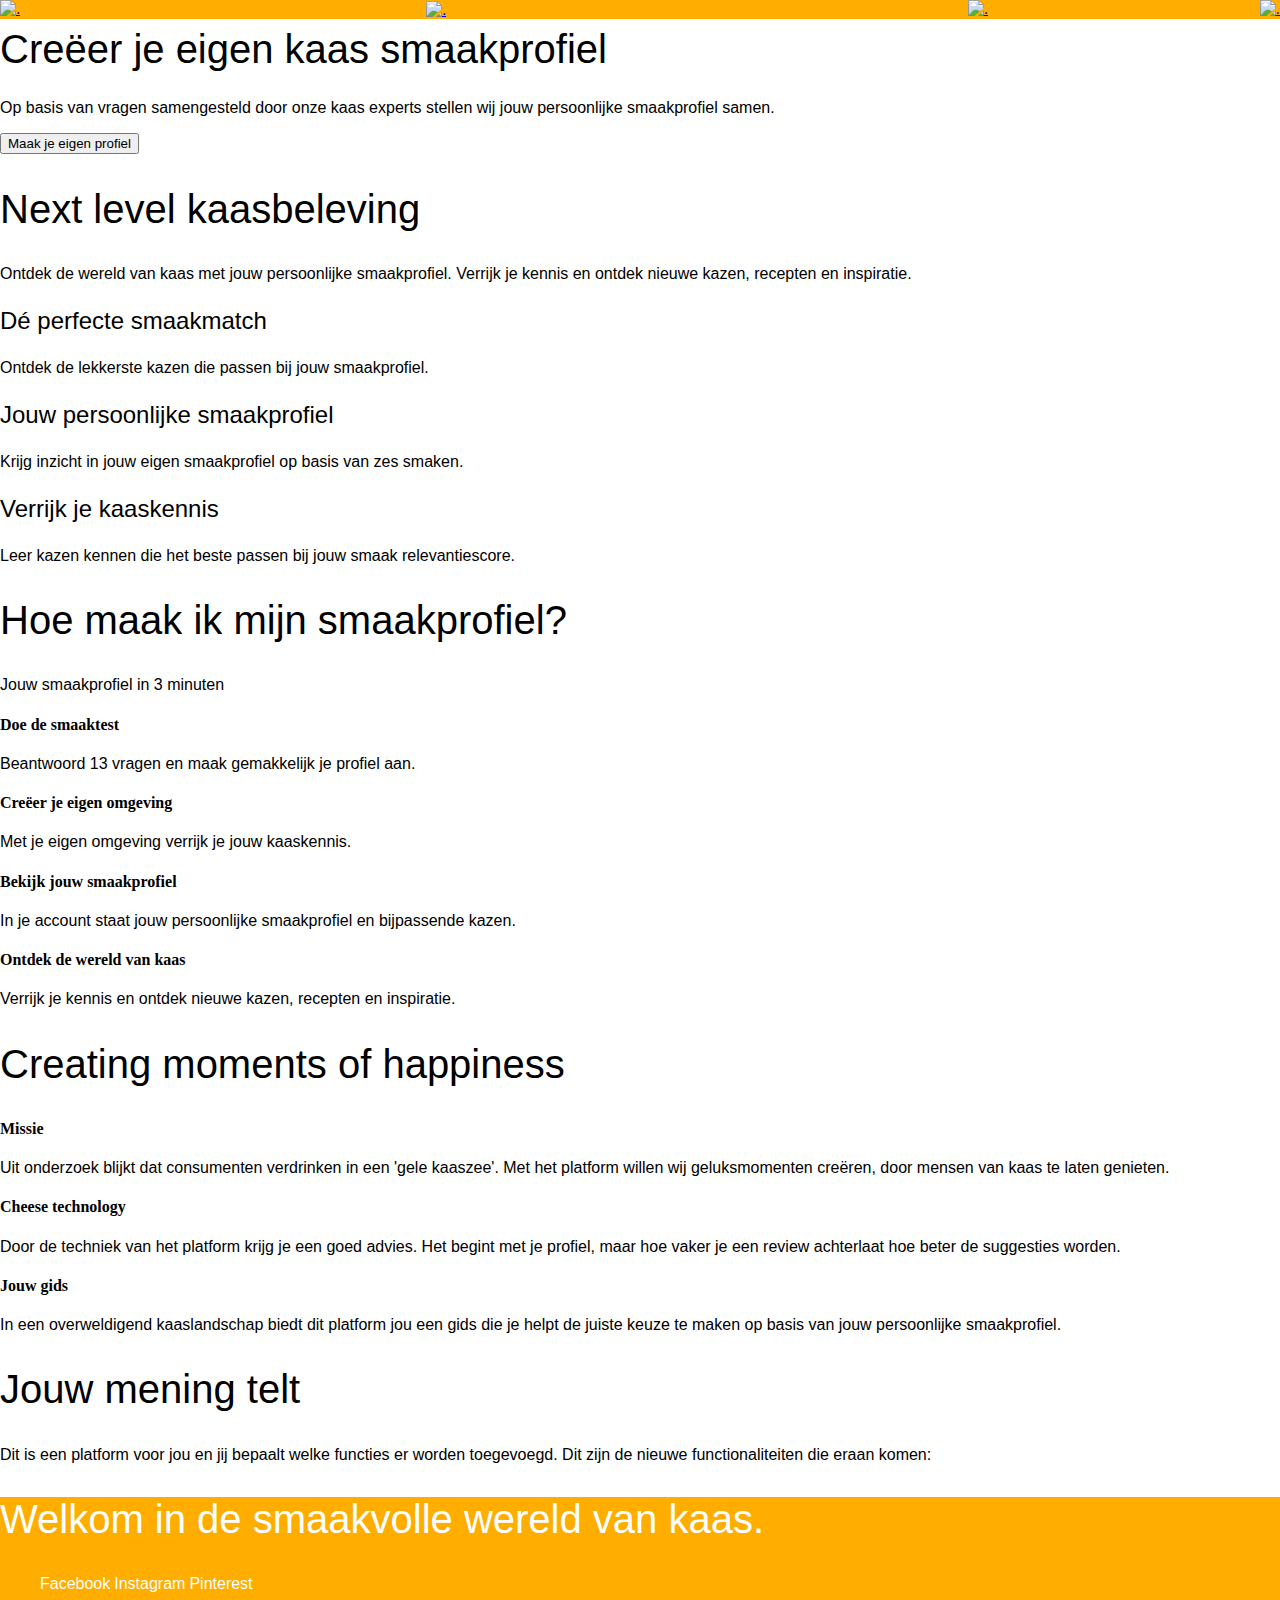
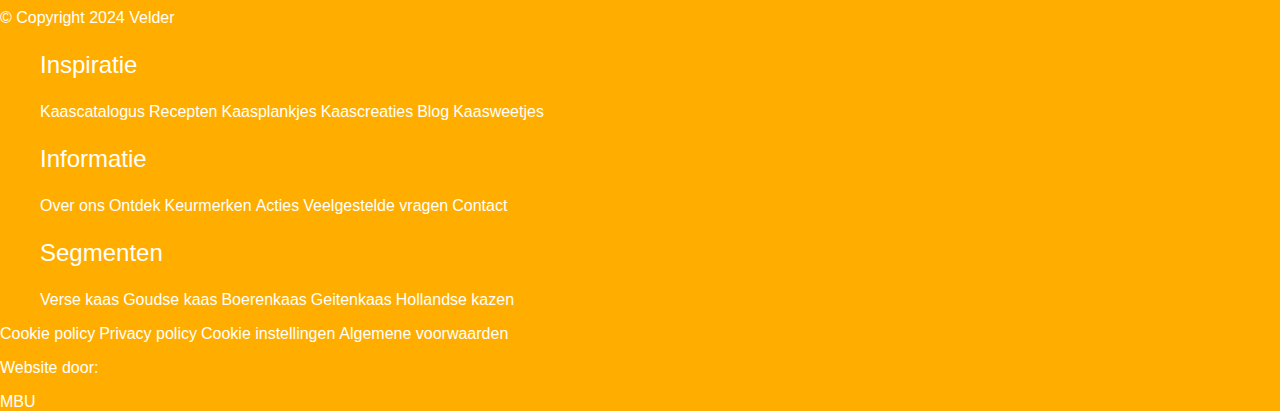
==== kaasprofiel.html @ 94347f37 "Add files via upload" ====
<!DOCTYPE html>
<html lang="nl">
<head>
    <meta charset="UTF-8">
    <meta name="viewport" content="width=device-width, initial-scale=1.0">
    <title>Kaas.nl</title>
    <link rel="stylesheet" href="style.css">
</head>
<body >
    <header>
        <nav>
            <a href="#"><img src="images/menu_burger_wit.png" alt="."></a>
            <a href="index.html"><img src="images/menu_logo_wit.png" alt="."></a>
            <a href="#"><img src="images/menu_account_wit.png" alt="."></a>
            <a href="#"><img src="images/menu_zoek_wit.png" alt="."></a>
        </nav>
    </header>
    <main class="profiel">
        <h1>Creëer je eigen kaas smaakprofiel</h1>
        <p>Op basis van vragen samengesteld door onze kaas experts stellen wij jouw persoonlijke smaakprofiel samen.</p>
        <button>Maak je eigen profiel</button>
        <h2>Next level kaasbeleving</h2>
        <p>Ontdek de wereld van kaas met jouw persoonlijke smaakprofiel. Verrijk je kennis en ontdek nieuwe kazen, recepten en inspiratie.</p>
        <section>
            <article>
                <h3>Dé perfecte smaakmatch</h3>
                <p>Ontdek de lekkerste kazen die passen bij jouw smaakprofiel.</p>
                <!-- <img> van de kaas -->
            </article>
            <article>
                <h3>Jouw persoonlijke smaakprofiel</h3>
                <p>Krijg inzicht in jouw eigen smaakprofiel op basis van zes smaken.</p>
                <!-- <img> van het diagram -->
            </article>
            <article>
                <h3>Verrijk je kaaskennis</h3>
                <p>Leer kazen kennen die het beste passen bij jouw smaak relevantiescore.</p>
                <!-- <img> van de diagrammetjes -->
            </article>
        </section>
        <section>
            <!-- <img> van de tafel met mensen -->
            <h2>Hoe maak ik mijn smaakprofiel?</h2>
            <article>
                <!-- <img> van de klokje -->
                <p>Jouw smaakprofiel in 3 minuten</p>
            </article>
            <article>
                <!-- rondje met het getal 1 erin -->
                <h4>Doe de smaaktest</h4>
                <p>Beantwoord 13 vragen en maak gemakkelijk je profiel aan.</p>
            </article>
            <article>
                <!-- rondje met het getal 2 erin -->
                <h4>Creëer je eigen omgeving</h4>
                <p>Met je eigen omgeving verrijk je jouw kaaskennis.</p>
            </article>
            <article>
                <!-- rondje met het getal 3 erin -->
                <h4>Bekijk jouw smaakprofiel</h4>
                <p>In je account staat jouw persoonlijke smaakprofiel en bijpassende kazen.</p>
            </article>
            <article>
                <!-- rondje met het getal 4 erin -->
                <h4>Ontdek de wereld van kaas</h4>
                <p>Verrijk je kennis en ontdek nieuwe kazen, recepten en inspiratie.</p>
            </article>
        </section>
        <h2>Creating moments of happiness</h2>
        <section>
            <article>
                <h4>Missie</h4>
                <p>Uit onderzoek blijkt dat consumenten verdrinken in een 'gele kaaszee'. Met het platform willen wij geluksmomenten creëren, door mensen van kaas te laten genieten.</p>
            </article>
            <article>
                <h4>Cheese technology</h4>
                <p>Door de techniek van het platform krijg je een goed advies. Het begint met je profiel, maar hoe vaker je een review achterlaat hoe beter de suggesties worden.</p>
            </article>
            <article>
                <h4>Jouw gids</h4>
                <p>In een overweldigend kaaslandschap biedt dit platform jou een gids die je helpt de juiste keuze te maken op basis van jouw persoonlijke smaakprofiel.</p>
            </article>                
        </section>
        <section>
            <h2>Jouw mening telt</h2>
            <p>Dit is een platform voor jou en jij bepaalt welke functies er worden toegevoegd. Dit zijn de nieuwe functionaliteiten die eraan komen:</p>
            <article>
                <!-- steeds veranderend plaatje met: -->
                    <!-- img -->
                    <!-- h3 -->
                    <!-- p -->
                    <!-- nummertjes -->
            </article>
        </section>            
    </main>
    <footer>
        <h2>Welkom in de smaakvolle wereld van kaas.</h2>
        <ul>
            <a>Facebook</a>
            <a>Instagram</a>
            <a>Pinterest</a>
        </ul>
        <p>© Copyright 2024 Velder</p>
        <section>
            <ul>
                <h3>Inspiratie</h3>
                <a>Kaascatalogus</a>
                <a>Recepten</a>
                <a>Kaasplankjes</a>
                <a>Kaascreaties</a>
                <a>Blog</a>
                <a>Kaasweetjes</a>
            </ul>
            <ul>
                <h3>Informatie</h3>
                <a>Over ons</a>
                <a>Ontdek</a>
                <a>Keurmerken</a>
                <a>Acties</a>
                <a>Veelgestelde vragen</a>
                <a>Contact</a>  
            </ul>
            <ul>
                <h3>Segmenten</h3>
                <a>Verse kaas</a>
                <a>Goudse kaas</a>
                <a>Boerenkaas</a>
                <a>Geitenkaas</a>
                <a>Hollandse kazen</a>
            </ul>
        </section>
        <section>
            <a>Cookie policy</a>
            <a>Privacy policy</a>
            <a>Cookie instellingen</a>
            <a>Algemene voorwaarden</a>          
            <p>Website door:</p>
            <a>MBU</a>
        </section>
    </footer>
</body>
</html>
---- style.css ----
/*/////////////////////ALGEMEEN///////////////////*/

:root {
    --kaas-geel: rgb(255, 174, 0);
    --lichte-tekst: white;
    --donkere-tekst: black;
    width: 100%;
    height: 100%;
  }
  
body{
    width: 100%;
    height: 100%;
    margin: 0;
    left: 0;
    top: 0;
}

/*/////////////////////TYPOGRAFIE///////////////////*/

h1, h2, h3, p, a {
    font-family: "Poppins", sans-serif;
    font-weight: 540;
}

h1{
    font-size: 2.5em;
}

h2{
    font-size: 2.5em;
}

h3{
    font-size: 1.5em;
}

p {
    font-size: 1em;
    font-weight: 350;
}

strong {
    color: var(--kaas-geel);
    font-weight: 540;
}

/*/////////////////////STRUCTUUR///////////////////*/
main{
    background-color: var(--lichte-tekst)
}

header, footer {
    background-color: var(--kaas-geel);
    color: var(--lichte-tekst)
}

body{
    background-color: var(--lichte-tekst)
}
/*/////////////////////HEADER///////////////////*/
header{
    border-bottom: 0.15em solid var(--lichte-tekst);
    position: fixed;
    top: 0;
    z-index: 9999;
    left: 0;
    right: 0;
}

nav {
    display: flex;
    align-content: center;
    justify-content: space-between;
}

nav a img {
    max-height: 3em;
    position: relative;
    }

nav a:nth-of-type(2) img{
    max-height: 1.7em;
    margin-bottom: 0%;
    left: 30%;
    margin-top: 7%;
}

nav a:nth-of-type(3){
    position: relative;
    right: -10%;
}  
nav a:nth-of-type(4){
    position: relative;
    right: 0;
}   



/*//////////////////////////////////////////////////INDEX/////////////////////////////////////////////*/
main a{
    background-color: var(--lichte-tekst);
    padding: 2%;
    border-radius: 4em;
    color: var(--kaas-geel);
    text-decoration: none;
    padding-left: 2%;
    padding-right: 2%;
    align-content: center;
}

main img{
    max-width: 100%;
}

/*/////////////////////KOPSTUKJE///////////////////*/
.index section:nth-of-type(1){
    background-color: var(--kaas-geel);
    color: white;
    display: flex;
    flex-direction: column;
    justify-content: center;
    text-align: center;
    height: auto;
    position: relative;
}

.index section:nth-of-type(1) a{
    background-color: var(--lichte-tekst);
    padding: 2%;
    border-radius: 4em;
    color: var(--kaas-geel);
    text-decoration: none;
    padding-left: 2%;
    padding-right: 2%;
    align-content: center;
}

.index section:nth-of-type(1) img{
    position: relative;
    right: 2em;
    top: 2em;
    border-top-right-radius: 8em;
    max-height: 19em;
    object-fit: cover;
    }

.index h1{
    position: relative;
    top: 1em;
}

.index section:nth-of-type(1) a{
    width: 50%;
    margin-left: 20%;
    margin-bottom: 7%;
   }

.index section:nth-of-type(2){
    display: flex;
    background-color: grey;
    overflow: auto;
}

.index section:nth-of-type(3){
    display: flex;
    background-color: grey;
    overflow: auto;
}

.index section:nth-of-type(4){
    display: flex;
    background-color: grey;
    overflow: auto;
}

.index section:nth-of-type(5){
    display: flex;
    background-color: grey;
    overflow: auto;
}













/* 
h1{
    margin-top: 14.5em;
}

main a{
    background-color: var(--lichte-tekst);
    padding: 2%;
    border-radius: 4em;
    color: var(--kaas-geel);
    text-decoration: none;
    padding-left: 2%;
    padding-right: 2%;
    align-content: center;
}

main img{
    max-width: 100%;
}

.index section:nth-of-type(1){
    background-color: var(--kaas-geel);
    color: white;
    display: flex;
    flex-direction: column;
    justify-content: center;
    text-align: center;
    max-height: 50em;
    object-fit: cover;
}



.index section:nth-of-type(1) a{
 width: 50%;
 margin-left: 20%;
 margin-bottom: 7%;
}

.index section:nth-of-type(1) p{
    margin-top: -5%;
    margin-left: 5%;
    margin-right: 5%;
   }

   
.index section:nth-of-type(1) img{
position: relative;
right: 2em;
top: 5;
border-top-right-radius: 8em;
max-height: 19em;
object-fit: cover;
}

section:nth-of-type(1)>div:nth-of-type(1)>img{
position: relative;
} */
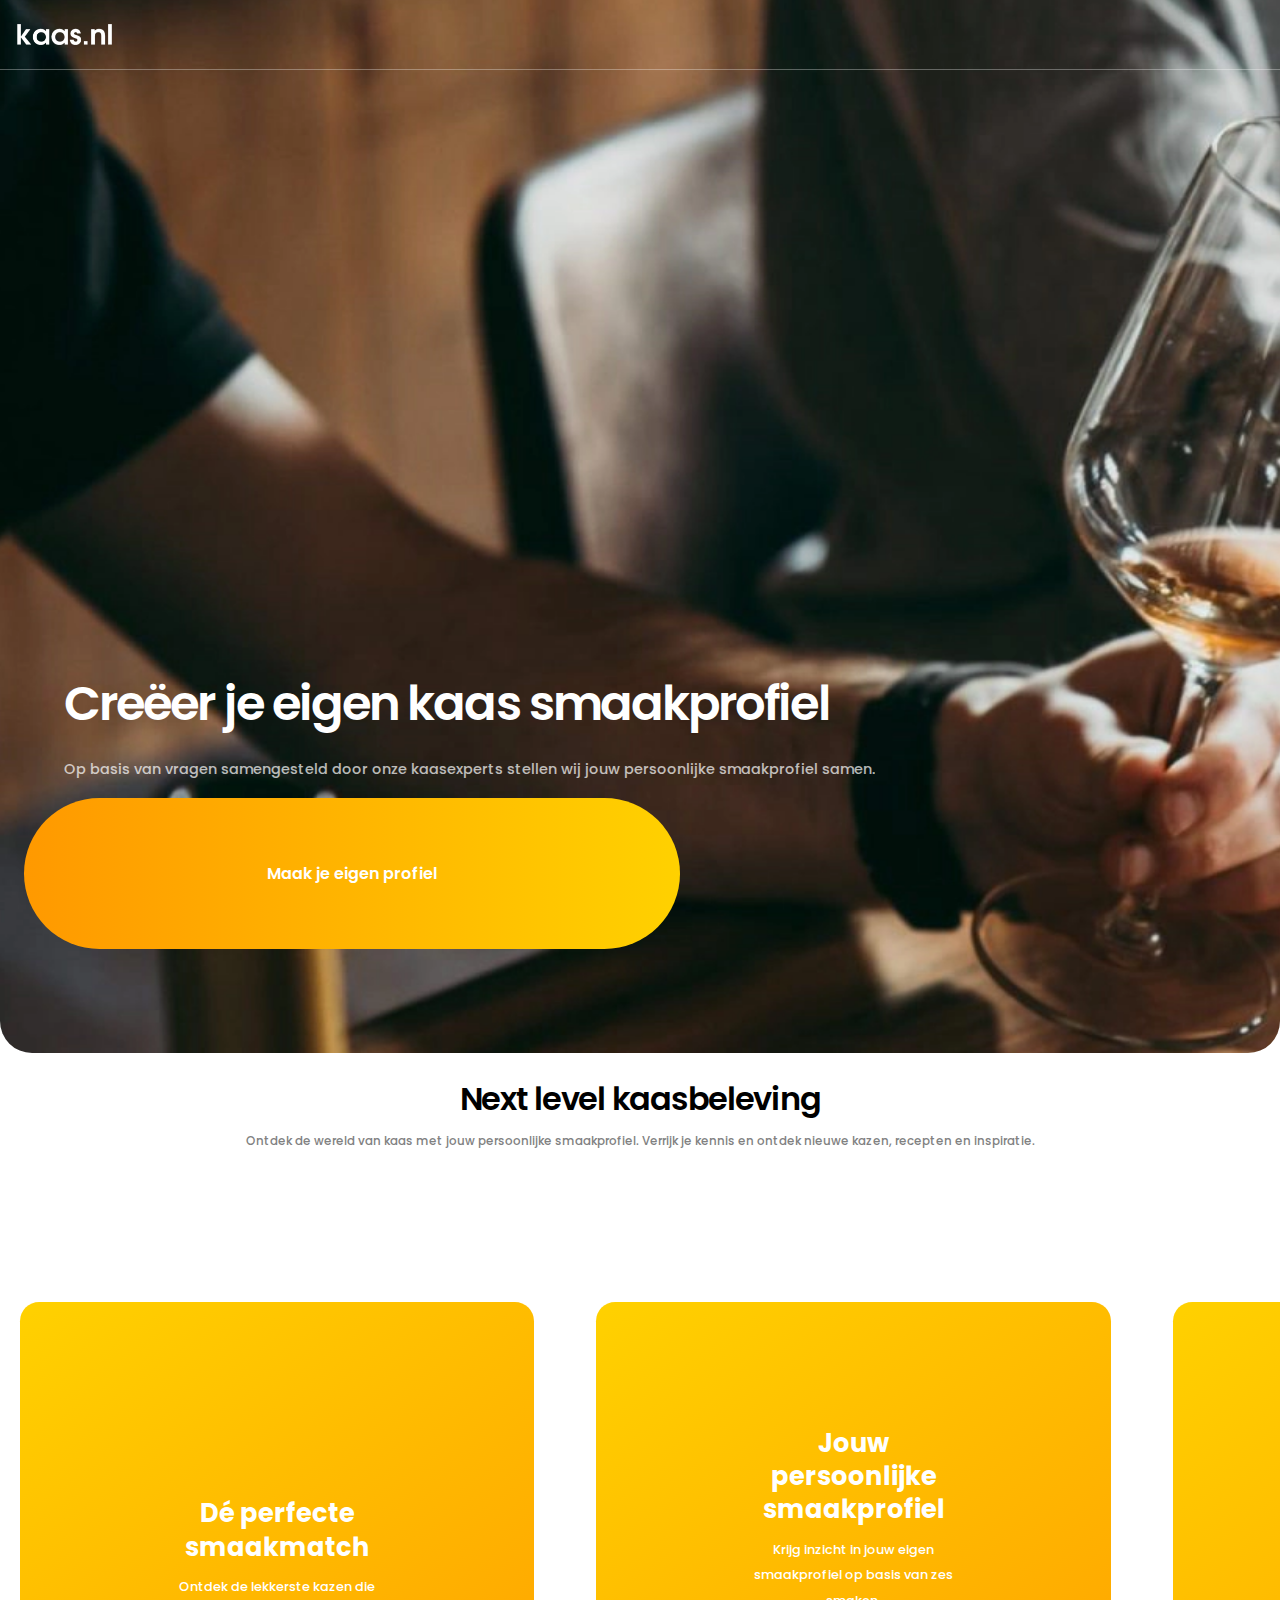
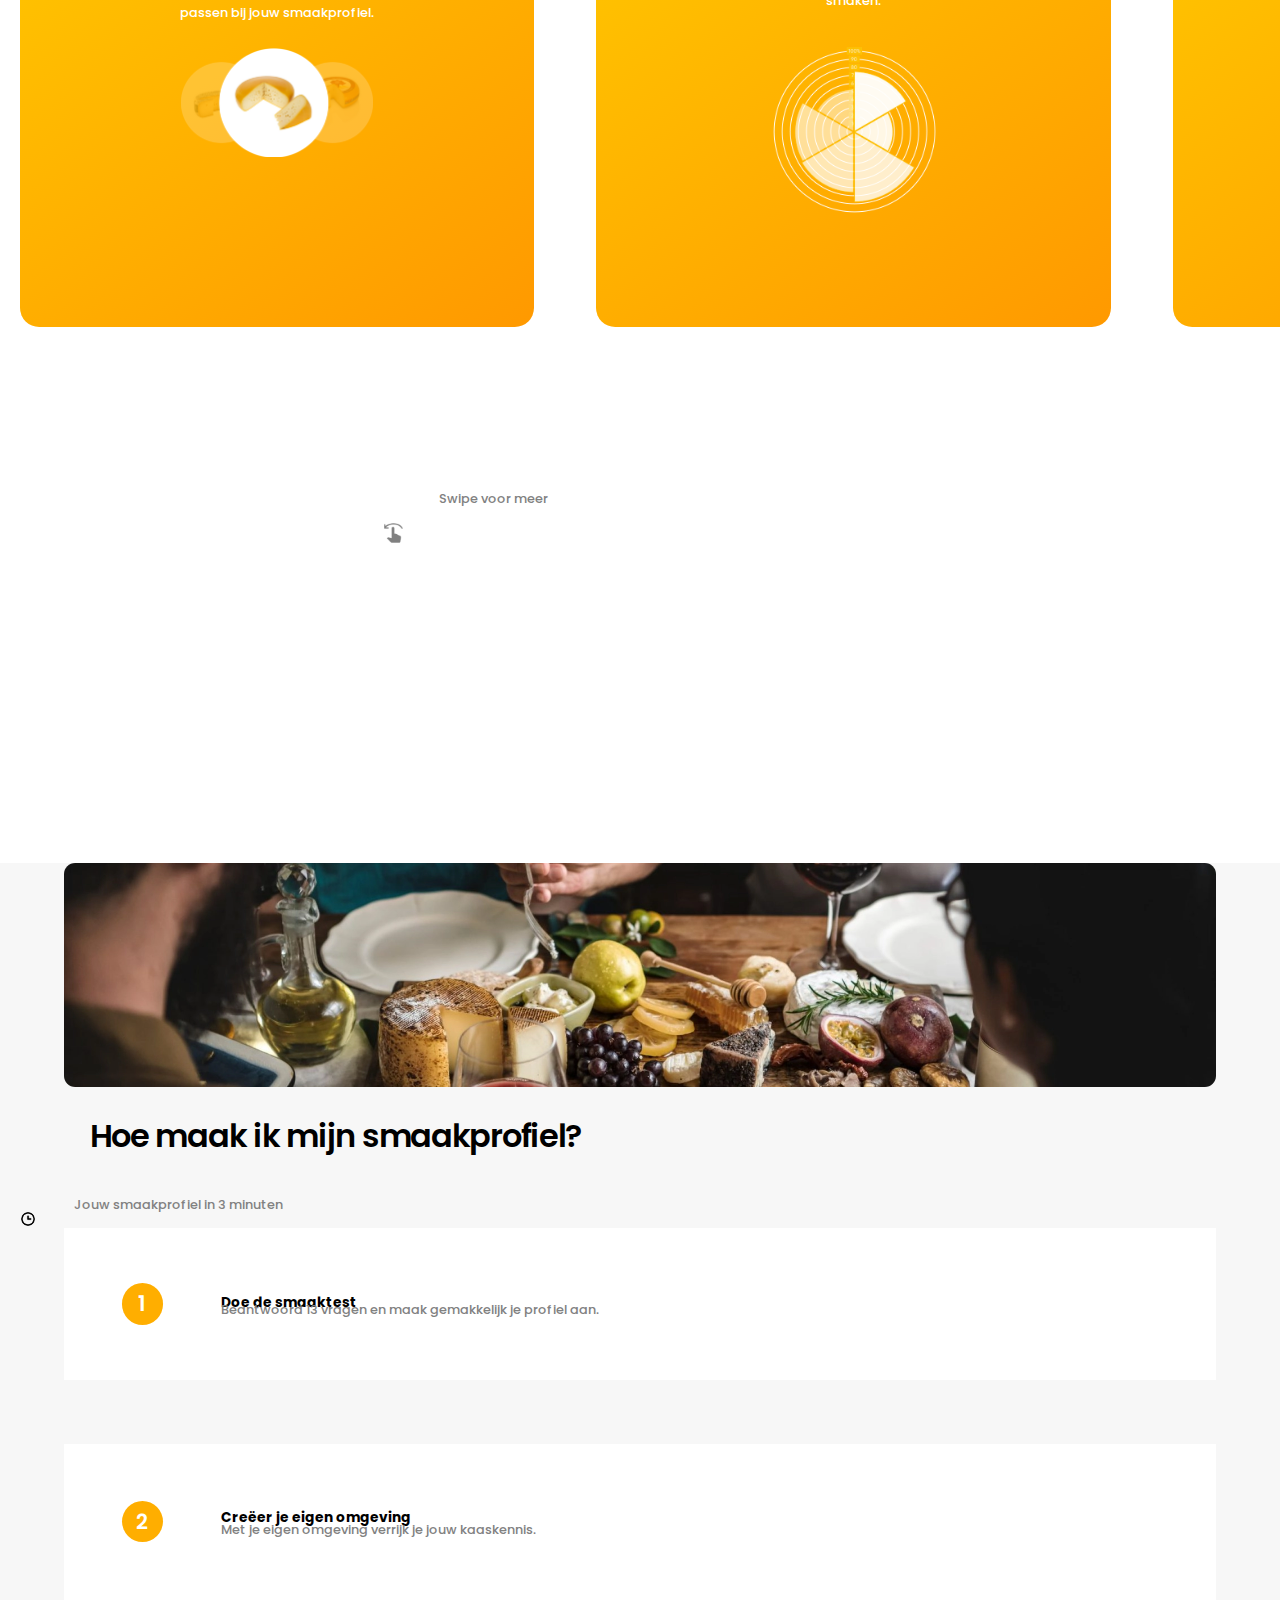
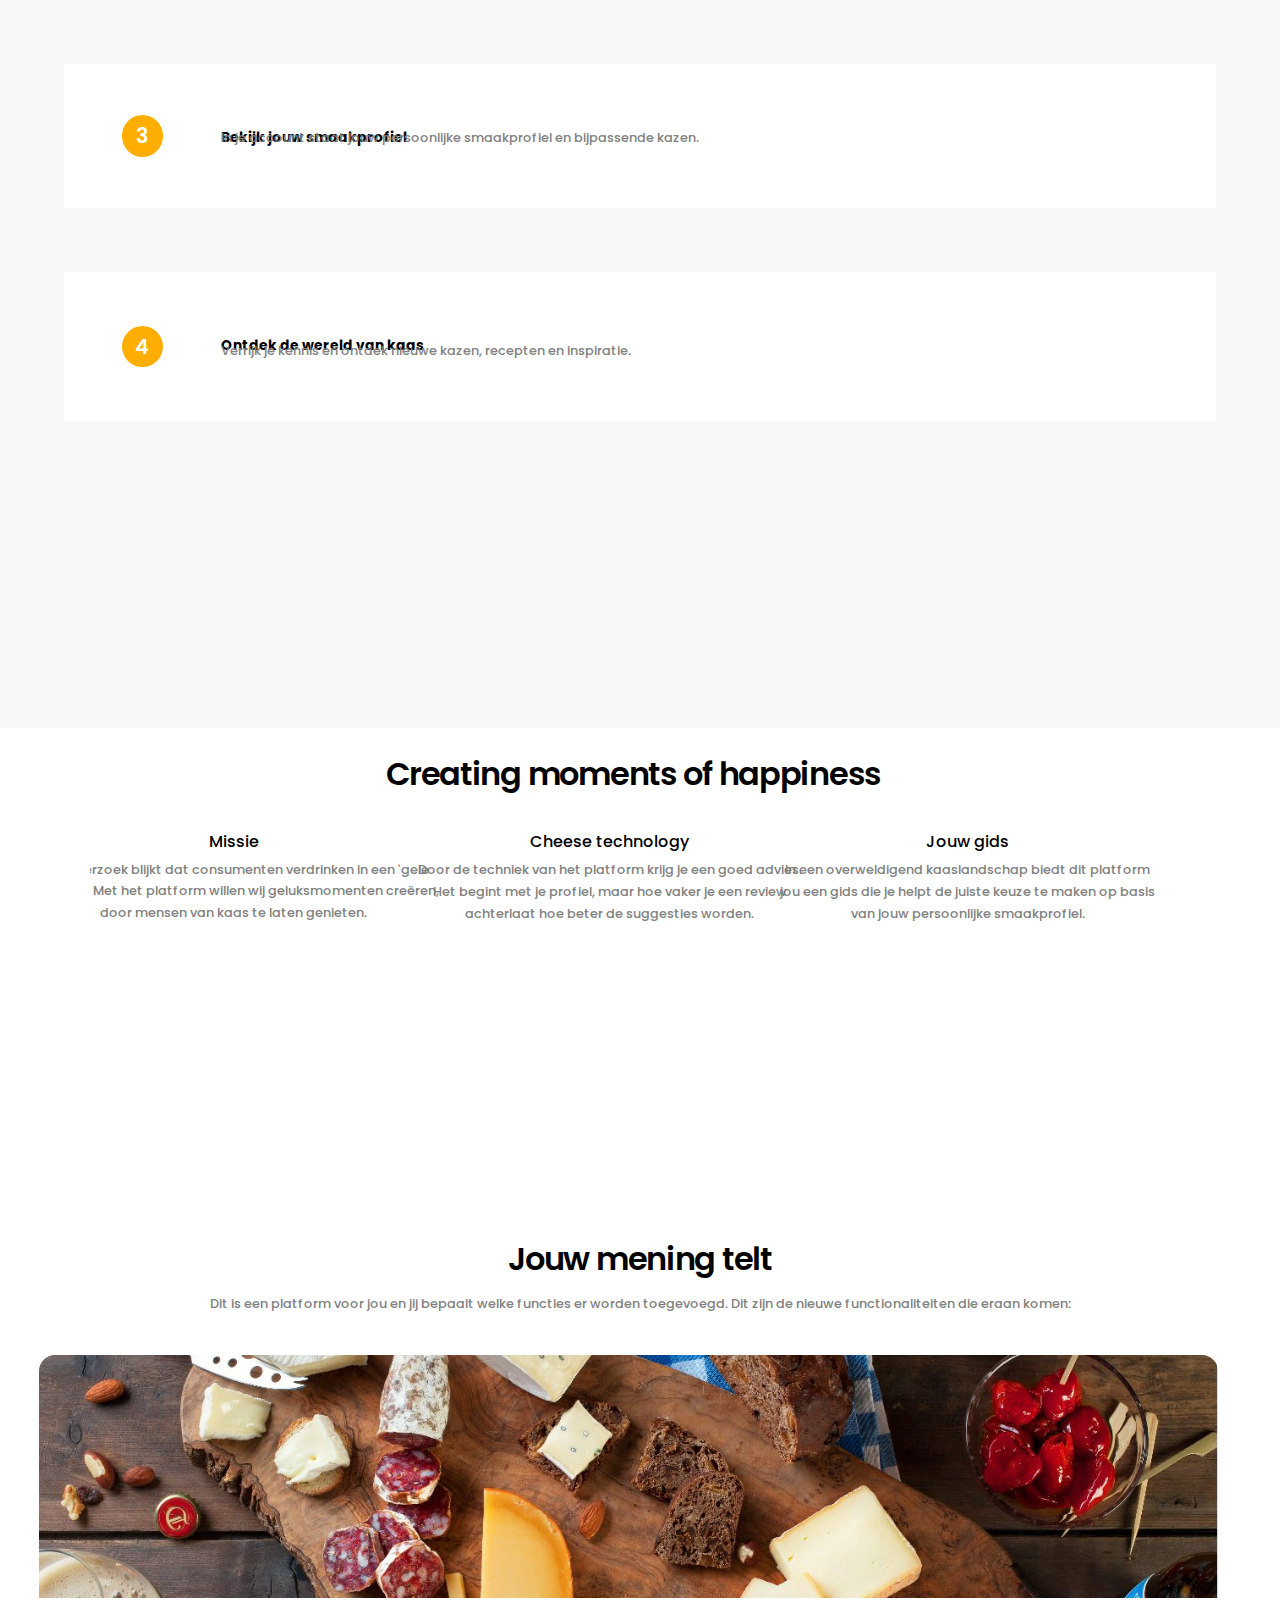
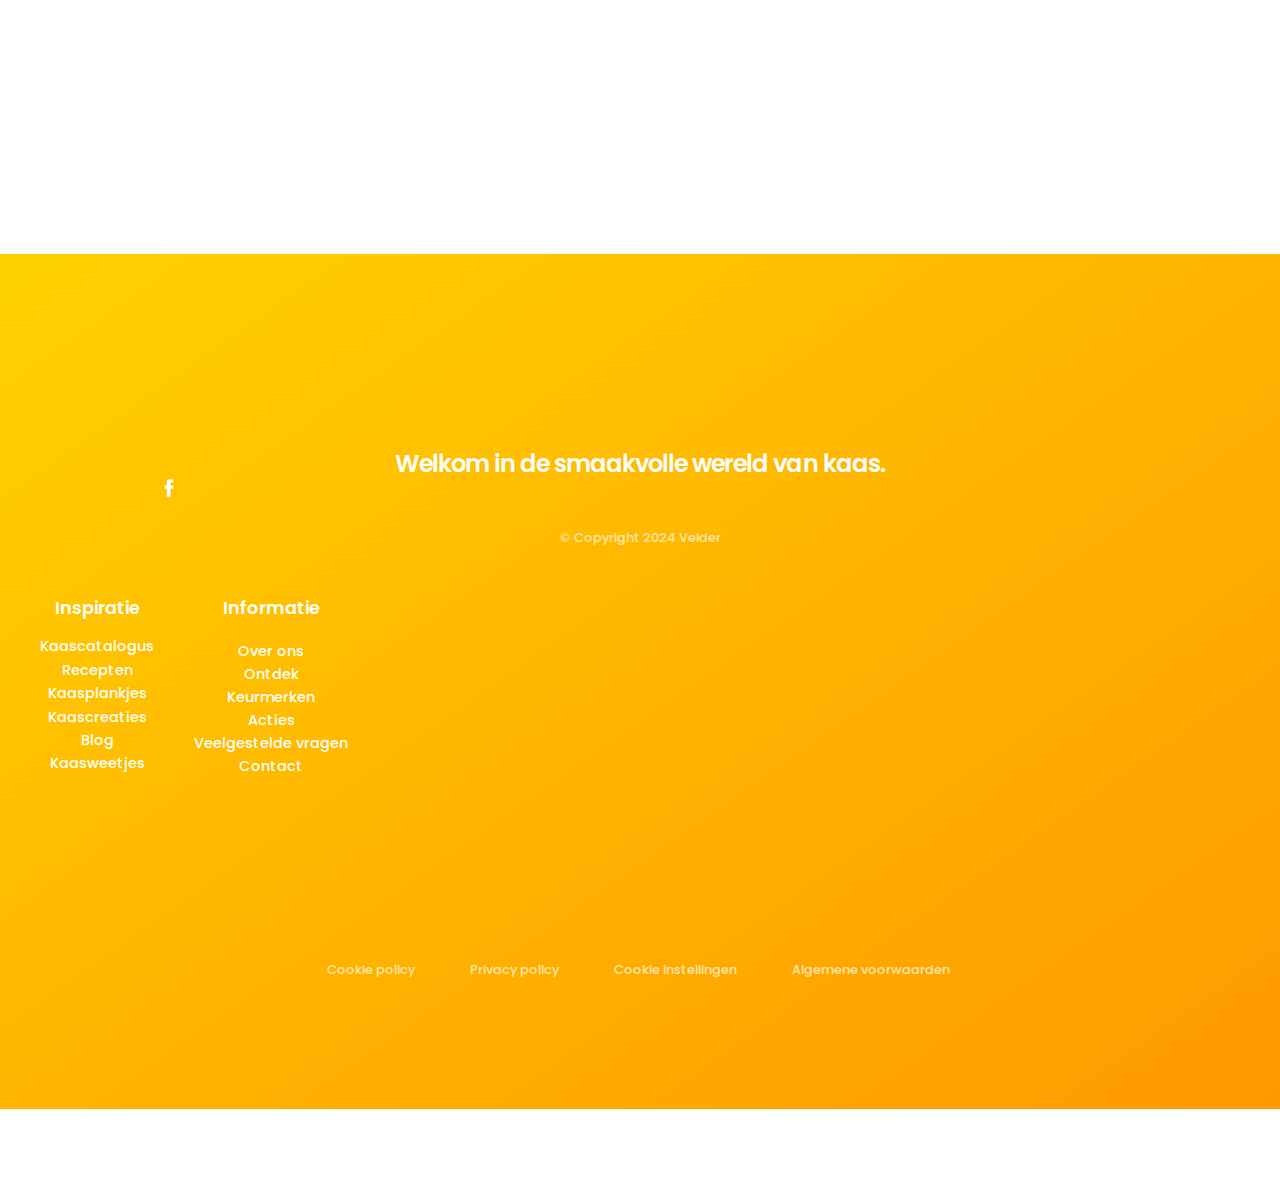
==== commit 9865a706: "Add files via upload" ====
--- a/kaasprofiel.html
+++ b/kaasprofiel.html
@@ -3,102 +3,138 @@
 <head>
     <meta charset="UTF-8">
     <meta name="viewport" content="width=device-width, initial-scale=1.0">
-    <title>Kaas.nl</title>
+    <title>Cheese Wizard - Kaas.nl</title>
     <link rel="stylesheet" href="style.css">
+    <link rel="preconnect" href="https://fonts.googleapis.com">
+    <link rel="preconnect" href="https://fonts.gstatic.com" crossorigin>
+    <link href="https://fonts.googleapis.com/css2?family=Poppins:ital,wght@0,100;0,200;0,300;0,400;0,500;0,600;0,700;0,800;0,900;1,100;1,200;1,300;1,400;1,500;1,600;1,700;1,800;1,900&display=swap" rel="stylesheet">
+    <script src="script.js"></script>
 </head>
-<body >
-    <header>
+<body>
+    <header class="profielheader">
         <nav>
-            <a href="#"><img src="images/menu_burger_wit.png" alt="."></a>
-            <a href="index.html"><img src="images/menu_logo_wit.png" alt="."></a>
-            <a href="#"><img src="images/menu_account_wit.png" alt="."></a>
-            <a href="#"><img src="images/menu_zoek_wit.png" alt="."></a>
+            <a href="index.html"><img src="images/menu_logo_wit.png" alt="Het logo van Kaas.nl"></a>
         </nav>
     </header>
     <main class="profiel">
-        <h1>Creëer je eigen kaas smaakprofiel</h1>
-        <p>Op basis van vragen samengesteld door onze kaas experts stellen wij jouw persoonlijke smaakprofiel samen.</p>
-        <button>Maak je eigen profiel</button>
-        <h2>Next level kaasbeleving</h2>
-        <p>Ontdek de wereld van kaas met jouw persoonlijke smaakprofiel. Verrijk je kennis en ontdek nieuwe kazen, recepten en inspiratie.</p>
-        <section>
+        <section class="smaakbanner">
+            <h1>Creëer je eigen kaas smaakprofiel</h1>
+            <p>Op basis van vragen samengesteld door onze kaasexperts stellen wij jouw persoonlijke smaakprofiel samen.</p>
+            <a>Maak je eigen profiel</a>
+        </section>
+        <section class="kaasbeleving">
+            <h2>Next level kaasbeleving</h2>
+            <p>Ontdek de wereld van kaas met jouw persoonlijke smaakprofiel. Verrijk je kennis en ontdek nieuwe kazen, recepten en inspiratie.</p>
+        </section>
+        <section class="gelecaroussel">
             <article>
                 <h3>Dé perfecte smaakmatch</h3>
                 <p>Ontdek de lekkerste kazen die passen bij jouw smaakprofiel.</p>
-                <!-- <img> van de kaas -->
+                <img src="images/kaaswizard_match.png" alt="Drie soorten kaas, waarvan eentje wordt gekozen en de andere twee niet.">
             </article>
             <article>
                 <h3>Jouw persoonlijke smaakprofiel</h3>
                 <p>Krijg inzicht in jouw eigen smaakprofiel op basis van zes smaken.</p>
-                <!-- <img> van het diagram -->
+                <img src="images/kaaswizard_profiel.png" alt="Een illustratief cirkeldiagram.">
             </article>
             <article>
                 <h3>Verrijk je kaaskennis</h3>
-                <p>Leer kazen kennen die het beste passen bij jouw smaak relevantiescore.</p>
-                <!-- <img> van de diagrammetjes -->
+                <p>Leer kazen kennen die het beste passen bij jouw smaakrelevantiescore.</p>
+                <img src="images/kaaswizard_kennis.png" alt="Een overzicht van verschillende soorten kaas, beoordeeld op relevantiescore.">
             </article>
         </section>
-        <section>
-            <!-- <img> van de tafel met mensen -->
+        <div class="">
+            <!-- wat is dit???????? -->
+            <img src="images/icon_swipe.png" alt="Een icoontje van een handje, dat aangeeft dat je hier kan swipen.">
+            <p>Swipe voor meer</p>
+        </div>
+        <section class="profielinstructie">
+            <img src="images/kaasprofiel_banner2.png" alt="Een groep mensen die samen aan tafel geniet van een luxe kaasplank.">
             <h2>Hoe maak ik mijn smaakprofiel?</h2>
+            <div>
+                <img src="images/icon_klokje.png" alt="Een icoontje van een klokje.">
+                <p>Jouw smaakprofiel in 3 minuten</p>
+            </div>
             <article>
-                <!-- <img> van de klokje -->
-                <p>Jouw smaakprofiel in 3 minuten</p>
+                <h3>1</h3>
+                 <div>
+                <h4>Doe de smaaktest</h4>
+                <p>Beantwoord 13 vragen en maak gemakkelijk je profiel aan.</p>
+                </div>
             </article>
             <article>
-                <!-- rondje met het getal 1 erin -->
-                <h4>Doe de smaaktest</h4>
-                <p>Beantwoord 13 vragen en maak gemakkelijk je profiel aan.</p>
+                <h3>2</h3>
+                <div>
+                <h4>Creëer je eigen omgeving</h4>
+                <p>Met je eigen omgeving verrijk je jouw kaaskennis.</p>
+                </div>
             </article>
             <article>
-                <!-- rondje met het getal 2 erin -->
-                <h4>Creëer je eigen omgeving</h4>
-                <p>Met je eigen omgeving verrijk je jouw kaaskennis.</p>
+                <h3>3</h3>
+                <div>
+                <h4>Bekijk jouw smaakprofiel</h4>
+                <p>In je account staat jouw persoonlijke smaakprofiel en bijpassende kazen.</p>
+                </div>
             </article>
             <article>
-                <!-- rondje met het getal 3 erin -->
-                <h4>Bekijk jouw smaakprofiel</h4>
-                <p>In je account staat jouw persoonlijke smaakprofiel en bijpassende kazen.</p>
-            </article>
-            <article>
-                <!-- rondje met het getal 4 erin -->
+                <h3>4</h3>
+                <div>
                 <h4>Ontdek de wereld van kaas</h4>
                 <p>Verrijk je kennis en ontdek nieuwe kazen, recepten en inspiratie.</p>
+                </div>
             </article>
         </section>
-        <h2>Creating moments of happiness</h2>
-        <section>
-            <article>
-                <h4>Missie</h4>
-                <p>Uit onderzoek blijkt dat consumenten verdrinken in een 'gele kaaszee'. Met het platform willen wij geluksmomenten creëren, door mensen van kaas te laten genieten.</p>
-            </article>
-            <article>
-                <h4>Cheese technology</h4>
-                <p>Door de techniek van het platform krijg je een goed advies. Het begint met je profiel, maar hoe vaker je een review achterlaat hoe beter de suggesties worden.</p>
-            </article>
-            <article>
-                <h4>Jouw gids</h4>
-                <p>In een overweldigend kaaslandschap biedt dit platform jou een gids die je helpt de juiste keuze te maken op basis van jouw persoonlijke smaakprofiel.</p>
-            </article>                
+        <section class="creatingmoments">
+            <h2>Creating moments of happiness</h2>
+            <div>
+                <article>
+                    <h3>Missie</h3>
+                    <p>Uit onderzoek blijkt dat consumenten verdrinken in een 'gele kaaszee'. Met het platform willen wij geluksmomenten creëren, door mensen van kaas te laten genieten.</p>
+                </article>
+                <article>
+                    <h3>Cheese technology</h3>
+                    <p>Door de techniek van het platform krijg je een goed advies. Het begint met je profiel, maar hoe vaker je een review achterlaat hoe beter de suggesties worden.</p>
+                </article>
+                <article>
+                    <h3>Jouw gids</h3>
+                    <p>In een overweldigend kaaslandschap biedt dit platform jou een gids die je helpt de juiste keuze te maken op basis van jouw persoonlijke smaakprofiel.</p>
+                </article> 
+            </div>               
         </section>
-        <section>
+        <section class="mening">
             <h2>Jouw mening telt</h2>
             <p>Dit is een platform voor jou en jij bepaalt welke functies er worden toegevoegd. Dit zijn de nieuwe functionaliteiten die eraan komen:</p>
-            <article>
-                <!-- steeds veranderend plaatje met: -->
-                    <!-- img -->
-                    <!-- h3 -->
-                    <!-- p -->
-                    <!-- nummertjes -->
-            </article>
+            <div>
+                <article>
+                    <img src="images/mening_lijst.png" alt="Een borrelplank met verschillende kazen.">
+                    <div>
+                        <h3>Favorietenlijst</h3>
+                        <p>Stel jouw eigen favorietenlijst samen op basis van jouw smaakprofiel.</p>
+                    </div>
+                </article>
+                <article>
+                    <img src="images/mening_verkoop.png" alt="Een borrelplank met verschillende kazen.">
+                    <div>
+                        <h3>Verkooppunten</h3>
+                        <p>Bekijk waar je de kazen uit jouw smaakprofiel kunt kopen.</p>
+                    </div>
+                </article>
+                <article>
+                    <img src="images/mening_beoordelen.png" alt="Een borrelplank met verschillende kazen.">
+                    <div>
+                        <h3>Kazen beoordelen</h3>
+                        <p>Schrijf reviews over kazen en bekijk wat anderen van kazen vinden.</p>
+                    </div>
+                </article>
+            </div>     
         </section>            
     </main>
     <footer>
         <h2>Welkom in de smaakvolle wereld van kaas.</h2>
         <ul>
-            <a>Facebook</a>
-            <a>Instagram</a>
-            <a>Pinterest</a>
+            <a><img src="images/icon_facebook.png" alt="Het logo van Facebook."></a>
+            <a><img src="images/icon_insta.png" alt="Het logo van Instagram."></a>
+            <a><img src="images/icon_pinterest.png" alt="Het logo van Pinterest."></a>
         </ul>
         <p>© Copyright 2024 Velder</p>
         <section>
@@ -120,22 +156,23 @@
                 <a>Veelgestelde vragen</a>
                 <a>Contact</a>  
             </ul>
-            <ul>
+            <!-- VERDWIJNT OP MOBILE!
+                 <ul>
                 <h3>Segmenten</h3>
                 <a>Verse kaas</a>
                 <a>Goudse kaas</a>
                 <a>Boerenkaas</a>
                 <a>Geitenkaas</a>
                 <a>Hollandse kazen</a>
-            </ul>
+            </ul> -->
         </section>
         <section>
             <a>Cookie policy</a>
             <a>Privacy policy</a>
             <a>Cookie instellingen</a>
             <a>Algemene voorwaarden</a>          
-            <p>Website door:</p>
-            <a>MBU</a>
+            <!-- <p>Website door:</p>
+            <a>MBU</a> -->
         </section>
     </footer>
 </body>
--- a/style.css
+++ b/style.css
@@ -1,12 +1,20 @@
 /*/////////////////////ALGEMEEN///////////////////*/
 
-:root {
-    --kaas-geel: rgb(255, 174, 0);
-    --lichte-tekst: white;
-    --donkere-tekst: black;
-    width: 100%;
-    height: 100%;
-  }
+:root{
+    --kaas-geel: #ffae00;
+    --kaas-lichtgeel: #ffd600;
+    --header-gradient: linear-gradient(90deg, #ff9900, #ffd100);
+    --footer-gradient: linear-gradient(145deg, #ffd100, #ff9900);
+    --smaaktest-gradient: linear-gradient(45deg, var(--kaas-geel), var(--kaas-lichtgeel));
+    --lichte-tekst: #ffffff;
+    --transparante-lijn: #ffffff52;
+    --donkere-tekst: #000000;
+    --lichtgrijs: #f7f7f7;
+    --beige-tekst: #ffe6af;
+    --donkergrijs: #818181;
+    /* bron: https://developer.mozilla.org/en-US/docs/Web/CSS/Using_CSS_custom_properties */
+    /* brom: https://developer.mozilla.org/en-US/docs/Web/CSS/gradient/linear-gradient */
+    }
   
 body{
     width: 100%;
@@ -14,21 +22,45 @@
     margin: 0;
     left: 0;
     top: 0;
+    background-color: var(--lichte-tekst)
 }
 
 /*/////////////////////TYPOGRAFIE///////////////////*/
 
-h1, h2, h3, p, a {
+h1, h2, h3, h4, p, a, li {
     font-family: "Poppins", sans-serif;
-    font-weight: 540;
+    font-weight: 500;
 }
 
 h1{
-    font-size: 2.5em;
+    font-size: 2.3em;
+    line-height: 1.1em;
+    font-weight: 500;
+    letter-spacing: -0.04em;
 }
 
 h2{
-    font-size: 2.5em;
+    font-size: 1.7em;
+    font-weight: 500;
+    text-align: center;
+    letter-spacing: -0.04em;
+    margin-bottom: 0%;
+    margin-left: 1.4em;
+    margin-right: 1.4em; 
+}
+
+h2 + p{
+    text-align: center;
+    font-size: 0.70em;
+    font-weight: 500;
+    line-height: 2em;
+    margin-left: 2em;
+    margin-right: 2em;
+    /* bron: https://developer.mozilla.org/en-US/docs/Web/CSS/Next-sibling_combinator */
+}
+
+h2 strong{
+    font-weight: 400;
 }
 
 h3{
@@ -36,8 +68,15 @@
 }
 
 p {
-    font-size: 1em;
-    font-weight: 350;
+    font-size: 0.8em;
+    font-weight: 500;
+    line-height: 1.7em;
+}
+
+a {
+    font-size: 0.8em;
+    font-weight: 700;
+    line-height: 1.7em;
 }
 
 strong {
@@ -46,18 +85,21 @@
 }
 
 /*/////////////////////STRUCTUUR///////////////////*/
+
 main{
     background-color: var(--lichte-tekst)
 }
 
-header, footer {
-    background-color: var(--kaas-geel);
-    color: var(--lichte-tekst)
-}
-
-body{
-    background-color: var(--lichte-tekst)
-}
+header{
+    background: var(--header-gradient);
+    color: var(--lichte-tekst);
+}
+
+footer{
+    background: var(--footer-gradient);
+    color: var(--lichte-tekst);
+}
+
 /*/////////////////////HEADER///////////////////*/
 header{
     border-bottom: 0.15em solid var(--lichte-tekst);
@@ -70,20 +112,21 @@
 
 nav {
     display: flex;
-    align-content: center;
     justify-content: space-between;
+    max-width: 100%;
 }
 
 nav a img {
     max-height: 3em;
+    margin-top: 14%;
+    margin-bottom: 14%;
     position: relative;
     }
 
 nav a:nth-of-type(2) img{
-    max-height: 1.7em;
-    margin-bottom: 0%;
+    max-height: 1.8em;
     left: 30%;
-    margin-top: 7%;
+    margin-top: 17%;
 }
 
 nav a:nth-of-type(3){
@@ -96,6 +139,99 @@
 }   
 
 
+.wit{
+    background-color: var(--lichte-tekst);
+}
+.wit img{
+    filter: invert(100%);
+    /* bron: https://developer.mozilla.org/en-US/docs/Web/CSS/filter */
+}
+
+/*/////////////////////FOOTER///////////////////*/
+
+footer{
+    padding-top: 5%;
+    margin-top: 20%;
+    text-align: center;
+}
+
+footer h2{
+    font-size: 1.5em;
+    margin-left: 4%;
+    margin-right: 4%;
+    margin-top: 10%;
+    font-weight: 600;
+    margin-bottom: -2%;
+}
+
+footer>ul:nth-of-type(1){
+    display: flex;
+    max-width: 100%;
+    overflow: hidden;
+    margin-left: 5%;
+}
+
+footer>ul>a{
+    width: 10em;
+    margin-right: -28%;
+}
+
+footer>ul>a img{
+    width: 2.5em;
+}
+
+
+footer li{
+    list-style: none;
+}
+footer>p{
+    color: var(--beige-tekst)
+}
+
+footer section{
+    display: flex;
+}
+
+footer section:nth-of-type(1){
+    margin-left: 0%;
+    margin-right: 8%;
+}
+
+footer section ul{
+    display: flex;
+    flex-direction: column;
+    text-align: center;
+}
+
+footer h3{
+    font-size: 1.1em;
+    font-weight: 600;
+    margin-bottom: 12%;
+}
+footer section a{
+    font-size: 0.9em;
+    font-weight: 500;
+}
+footer section:nth-of-type(2){
+    display: flex;
+    flex-wrap: wrap;
+    font-size: 1em;
+    justify-content: center;
+    padding-top: 13%;
+    padding-bottom: 10%;
+    max-width: 86%;
+    margin-left: 9%;
+}
+
+footer section:nth-of-type(2) a{
+    margin-right: 5%;
+    color: var(--beige-tekst);
+    font-size: 0.8em;
+    
+}
+footer section:nth-of-type(1) a{
+    margin-bottom: -1%;
+}
 
 /*//////////////////////////////////////////////////INDEX/////////////////////////////////////////////*/
 main a{
@@ -114,82 +250,871 @@
 }
 
 /*/////////////////////KOPSTUKJE///////////////////*/
-.index section:nth-of-type(1){
-    background-color: var(--kaas-geel);
-    color: white;
+.kopstukje{
+    background: var(--header-gradient);
+    color: var(--lichte-tekst);
     display: flex;
     flex-direction: column;
     justify-content: center;
     text-align: center;
     height: auto;
     position: relative;
-}
-
-.index section:nth-of-type(1) a{
+    top: 3.9em;
+    padding-top: 7em;
+    max-height: 23em;
+    margin-bottom: 62%;
+}
+
+.kopstukje h1{
+    position: relative;
+    top: 1em;
+    margin-bottom: 12%;
+} 
+
+.index header{
+    background: var(--header-gradient);
+}
+
+
+
+.kopstukje a{
     background-color: var(--lichte-tekst);
-    padding: 2%;
+    padding: 3%;
     border-radius: 4em;
     color: var(--kaas-geel);
     text-decoration: none;
-    padding-left: 2%;
-    padding-right: 2%;
+    padding-left: 3%;
+    padding-right: 3%;
     align-content: center;
-}
-
-.index section:nth-of-type(1) img{
+    width: 50%;
+    margin-left: 20%;
+
+}
+
+.kopstukje>img{
     position: relative;
-    right: 2em;
+    right: 1em;
     top: 2em;
     border-top-right-radius: 8em;
-    max-height: 19em;
+    max-width: 99%;
+    max-height: 18em;
     object-fit: cover;
+
     }
 
-.index h1{
+.kopstukje p{
+    margin-left: 5%;
+    margin-right: 5%;
+    margin-bottom: 5%;
+    }
+
+
+.kopstukje>div:nth-of-type(1)>img:nth-of-type(1){
+    z-index: 90;
+    width: 4em;
+    height: 4em; 
+    background-color: var(--lichte-tekst);
+    border-radius: 5em;
+    padding: 2%;
     position: relative;
-    top: 1em;
-}
-
-.index section:nth-of-type(1) a{
-    width: 50%;
-    margin-left: 20%;
-    margin-bottom: 7%;
-   }
-
-.index section:nth-of-type(2){
+    top: -16.3em;
+    right: -8em;
+    animation-name: draaien;
+    animation-duration: 9800ms;
+    animation-iteration-count: infinite;
+    animation-timing-function: linear; 
+    }
+
+    @keyframes draaien {
+        from {
+            transform:rotate(0deg);
+        }
+        to {
+            transform:rotate(360deg);
+        }
+    }
+/* bron: https://codepen.io/teerapuch/pen/vLJXeR */
+
+.kopstukje>div:nth-of-type(1)>img:nth-of-type(2){
+    z-index: 99;
+    width: 4em;
+    height: 4em; 
+    position: relative;
+    top: -16.6em;
+    right: -3.3em
+}
+
+
+/*/////////////////////KAASCATALOGUS///////////////////*/
+.kaascatalogus{
+    margin-top: 35%;
+    margin-bottom: 15%;
+    }
+
+.kaascatalogus a{
+    background: var(--header-gradient);
+    color: var(--lichte-tekst);
+    border-radius: 4.5%;
+    margin-left: 9em;
+    padding: 4%;
+    padding-left: 9%;
+    padding-right: 9%;
+    font-size: 0.7em;
+    }
+
+.kaascatalogus section{
+    background-color: rgb(238, 238, 238);
+    display: flex;
+    flex-direction: row;
+    overflow-x: auto; 
+    margin-bottom: 10%;
+}
+
+.kaascatalogus article{
+    min-width: 60%;
+    height: 20em;
+    margin-left: 5%;
+    display: inline-block;
+    color: var(--lichte-tekst)
+}
+
+.kaascatalogus article img{
+    width: 100%;
+    height: 100%;
+    object-fit: cover;
+    border-radius: 0.8em;
+    z-index: -90;
+}
+
+
+.kaascatalogus article a{
+    padding: 0%;
+    padding-left: 7%;
+    padding-right: 7%;
+    height: 3.2em;
+    border-radius: 0.7em;
+    margin-left: 30%;
+    margin-top: -10%;
+}
+
+.kaascatalogus article div{
+    z-index: 90;
+    display: flex;
+    flex-direction: row;
+    margin-left: 4%;
+    margin-top: -17%;
+}
+.kaascatalogus article div div{
+    display: flex;
+    flex-direction: column;
+}
+
+.kaascatalogus article h3{
+    font-size: 0.8em;
+    font-weight: 700;
+}
+.kaascatalogus article p{
+    margin-top: -19%;
+    font-size: 0.67em;
+}
+
+
+
+/*/////////////////////RECEPTEN///////////////////*/
+
+.recepten{
+    padding-top: 9%;
+    padding-bottom: 20%;
+    background-color: var(--lichtgrijs);
+    margin-bottom: 16%;
+}
+
+.recepten section{
+    display: flex;
+    flex-direction: row;
+    overflow-x: auto; 
+    margin-bottom: 13%;
+}
+
+.recepten article{
+    min-width: 80%;
+    height: 20em;
+    margin-left: 5%;
+    display: inline-block;
+    color: var(--lichte-tekst);
+}
+
+.recepten article img{
+    width: 100%;
+    height: 100%;
+    object-fit: cover;
+    border-radius: 1em;
+}
+
+.recepten a{
+    background: var(--lichtgrijs);
+    border: solid 1px var(--donkere-tekst);
+    color: var(--donkere-tekst);
+    border-radius: 4.5%;
+    margin-left: 7em;
+    padding: 4%;
+    padding-left: 9%;
+    padding-right: 9%;
+    font-size: 0.7em;
+}
+
+
+.recepten article div{
+    z-index: 90;
+    display: flex;
+    flex-direction: column;
+    margin-right: 4%;
+    margin-left: 9%;
+    margin-top: -39%;
+}
+
+.recepten article:nth-of-type(even) div{
+    margin-top: -47%;
+}
+
+.recepten article div div{
+    display: flex;
+    flex-direction: row;
+    margin-top: 5%;
+    margin-left: -6%;
+}
+
+.recepten article:nth-of-type(even) div div{
+    margin-top: 4%;
+}
+.recepten article div div img{
+    margin: 5%;
+    max-height: 1em;
+    max-width: 1em;
+}
+
+.recepten article h3{
+    font-size: 0.93em;
+    font-weight: 500;
+    margin-bottom: -6%;
+}
+.recepten article p{
+    font-size: 0.67em;
+}
+
+
+
+/*/////////////////////MERKEN///////////////////*/
+
+.merken section{
+    display: flex;
+    flex-direction: column;
+    margin-left: 5%;
+    width: 90%;
+}
+  
+
+.merken section article{
+    height: 13em;
+    object-fit: cover;
+    margin-bottom: 3em;
+    color: var(--lichte-tekst);;
+
+}
+
+.merken section div{
+    z-index: 99;
+    margin-top: -6.9em;
+    text-align: center;
+}
+
+.merken section h3{
+    margin-top: -0.4em;
+    font-weight: 700;
+    line-height: 1em;
+}
+
+.merken article:nth-of-type(2) div{
+    z-index: 99;
+    margin-top: -5.5em;
+    text-align: center;
+}
+
+.merken section article img{
+    width: 100%;
+    height: 100%;
+    border-bottom-right-radius: 23%;
+    object-fit: cover;  
+    /*bron: https://developer.mozilla.org/en-US/docs/Web/CSS/box-shadow  */
+}
+
+.merken a{
+    background: var(--lichte-tekst);
+    border: solid 1px var(--donkere-tekst);
+    color: var(--donkere-tekst);
+    border-radius: 4.5%;
+    margin-left: 7em;
+    padding: 4%;
+    padding-left: 9%;
+    padding-right: 9%;
+    font-size: 0.7em;
+}
+
+.smaaktest{
+    margin-top: 16%;
+    display: flex;
+    flex-direction: column;
+    background: var(--smaaktest-gradient);
+    width: 75%;
+    padding-left: 1.5em;
+    padding-right: 1.5em;
+    margin-left: 3.5%;
+    justify-content: center;
+    color: var(--lichte-tekst);;
+    border-radius: 1.1em;
+}
+
+.smaaktest a{
+    text-align: center;
+    font-size: 1em;
+    width: 10em;
+    padding: 1em;
+    margin-left: 2em;
+    line-height: 1.4em
+}
+.smaaktest p{
+    font-size: 0.8em;
+    line-height: 1.8em
+}
+.smaaktest h2{
+    font-size: 2em;
+    line-height: 1.1em;
+}
+
+.smaaktest img{
+    width: 87%;
+    position: relative;
+    margin-left: 6%;
+    margin-top: 10%;
+    margin-bottom: 10%;
+
+}
+
+
+
+
+
+
+/*///////////////////////////////////////////////////////KAASPROFIEL////////////////////////////////////////////////////////////////////////*/
+.profielheader{
+    background: none;
+    border-bottom: 1px solid var(--transparante-lijn);
+    position: absolute;
+    
+}
+
+.profielheader img{
+    width: 55%;
+    margin-left: 10%;
+    margin-bottom: 10%;
+}
+
+
+.smaakbanner{
+    background-image: url(images/kaasprofiel_banner.png);
+    background-size: 250%;
+    background-position-x: -13em;
+    margin-top: -15%;
+    padding-bottom: 13%;
+    border-bottom-right-radius: 2em;
+    border-bottom-left-radius: 2em;
+}
+
+.smaakbanner h1{
+    color: var(--lichte-tekst);
+    padding-top: 60%;
+    font-size: 3em;
+    font-weight: 600;
+    margin-left: 5%;
+    margin-bottom: 2%;
+    margin-top: 8%;
+    font-weight: 600;
+}
+
+.profiel h2{
+    font-weight: 600;
+    font-size: 2.0em;
+    line-height: 1.2em;
+}
+
+.profielinstructie h2{
+    font-weight: 600;
+    font-size: 2.0em;
+    line-height: 1.2em;
+}
+
+
+.smaakbanner a{
+    background: var(--header-gradient);
+    color: rgb(255, 255, 255);
+    border-radius: 20em;
+    margin-left: 8.5em;
+    padding: 5%;
+    padding-left: 19%;
+    padding-right: 19%;
+    font-size: 1em;
+    margin-left: 1.5em;
+    font-weight: 600;
+}
+
+.smaakbanner p{
+    color: var(--lichte-tekst);
+    opacity: 70%;
+    margin-left: 5%;
+    margin-right: 5%;
+    margin-top: 0%;
+    font-size: 0.9em;
+    padding-bottom: 5%;
+}
+
+
+.kaasbeleving>p:nth-of-type(1){
+    color: var(--donkergrijs);
+    margin-left: 10%;
+    margin-right: 10%;
+    font-size: 0.74em;
+}
+
+.gelecaroussel article{
+    display: flex;
+    flex-direction: column;
+    background: var(--footer-gradient);
+    color: var(--lichte-tekst);;
+    justify-content: center;
+    text-align: center;
+    min-width: 12em;
+    padding: 8%;
+    padding-left: 13%;
+    padding-right: 13%;  
+    border-radius: 1.2em;
+}
+
+.gelecaroussel h3{
+    font-size: 1.6em;
+    font-weight: 700;
+    text-align: center;
+    line-height: 1.3em;
+}
+.gelecaroussel{
+    display: flex;
+    overflow-x: auto;
+    scroll-snap-type: x mandatory;
+    gap: 5%;
+    padding: 20px;
+    margin-top: 10%;
+}
+
+.gelecaroussel img{
+    margin-top: 5%;
+}
+
+.gelecaroussel p{
+    margin-top: -8%;
+    width: 120%;
+    margin-left: -10%;
+    line-height: 2em;
+}
+
+.profiel>div:nth-of-type(1){
+    display: flex;
+    margin-left: 30%;
+    color: var(--donkergrijs);
+    margin-top: 10%;
+}
+
+.profiel>div:nth-of-type(1)>img{
+    width: 1.2em;
+    height: 1.2em;
+    margin-top: 5.4%; 
+    margin-right: 4%;
+}
+
+.profielinstructie{
+    margin-top: 25%;
+    background-color: var(--lichtgrijs);
+    padding-bottom: 19%;
+}
+
+.profielinstructie p{
+    color: var(--donkergrijs)
+}
+
+
+
+.profielinstructie img{
+    width: 90%;
+    margin-left: 5%;
+    border-radius: 0.7em;
+    object-fit: cover;
+    height: 14em;
+}
+
+
+.profielinstructie article{
+    display: flex;
+    align-items: center; 
+    width: 90%;
+    margin-left: 5%;
+    background-color: var(--lichte-tekst);;
+    margin-bottom: 5%;    
+}
+
+.profielinstructie h3{
+    background-color: var(--kaas-geel);
+    color: var(--lichte-tekst);;
+    font-size: 1.3em;
+    font-weight: 600;
+    border-radius: 50%;
+    min-width: 2em;
+    min-height: 2em;
+    display: inline-block; 
+    text-align: center;
+    line-height: 2em; 
+    padding: 0;
+    margin-left: 5%;
+    /* bron: https://developer.mozilla.org/en-US/docs/Web/CSS/display */
+}
+
+.profielinstructie article div{
+    display: flex;
+    margin-left: -4%;
+    flex-direction: column;
+    padding: 9%;
+    padding-top: 4%;
+    padding-bottom: 4%;
+}
+
+.profielinstructie article h4{
+    font-size: 0.86em;
+    font-weight: 700;
+    margin-bottom: -7%;
+}
+
+.profielinstructie h2{
+    text-align: left;
+    margin-left: 7%;
+}
+.profielinstructie h2{
+    text-align: left;
+    margin-left: 7%;
+}
+
+.profielinstructie>div{
+    display: flex;
+}
+
+
+.profielinstructie>div>p{
+    margin-left: 3%; 
+    margin-top: 3%; 
+}
+
+.profielinstructie>div>img{
+    width: 0.9em;
+    height: 0.9em;
+    margin-top: 4.4%; 
+    margin-left: 1.3em;
+    }
+    
+
+.creatingmoments{
+    text-align: center;
+    width: 85%;
+    margin-left: 7%;
+    padding-bottom: 20%;
+}
+.creatingmoments h3{
+    font-size: 1em;
+}
+
+.creatingmoments p{
+    color: var(--donkergrijs)
+}
+
+.creatingmoments div{
+    display: flex;
+    overflow-x: auto;
+    scroll-snap-type: x mandatory;
+    gap: 5%;
+    padding: 20px;
+}
+
+
+.creatingmoments article{
+    min-width: 18em;
+    margin-left: -8%;
+}
+
+.creatingmoments article h3{
+    margin-bottom: -2%;
+}
+
+.mening h2{
+    margin-left: 2%;
+    margin-right: 2%
+}
+
+.mening p{
+    color: var(--donkergrijs);
+    font-size: 0.8em;
+}
+
+.mening>div {
+    display: flex;
+    overflow-x: auto;
+    scroll-snap-type: x mandatory;
+    margin-top: -29%;    
+    margin-left: 3%;
+    height: 100%;
+    height: 40em;
+}
+
+.mening article {
+    display: flex;
+    flex-direction: column;
+    color: var(--lichte-tekst);
+    justify-content: center;
+    text-align: center;
+    min-width: 95%;
+    border-radius: 1.2em;
+    scroll-snap-align: start;
+    margin-left: 8%;
+    height: 40em;
+}
+
+.mening article:nth-of-type(3){
+    margin-right: 5%; 
+}
+.mening img {
+    height: 31em;
+    object-fit: cover;
+    border-radius: 1em;
+}
+
+.mening article div {
+    margin-top: -60%;
+}
+
+.mening article h3 {
+    font-weight: 700;
+}
+
+.mening article p {
+    color: var(--lichte-tekst);
+    margin-left: 10%;
+    margin-right: 10%;
+    margin-top: -5%;
+}
+
+
+/*/////////////////////HAMBURGER///////////////////*/
+.hamburger ul{
+    list-style: none;
+}
+
+
+
+.hamburger{
+    height: 100%;
+    width: 100%;
+    position: fixed;
+}
+
+
+.hamburger img{
+    background: var(--footer-gradient);
+    max-width: 1.6em;
+    padding: 0.2em;
+    border-radius: 0.25em;
+    margin-right: 0.3em;
+}
+
+.hamburger>div:nth-of-type(1){
+    background: var(--header-gradient);
+    color: var(--lichte-tekst);;
+    font-size: 1.7em;
+    margin-left: -6%;
+    font-weight: 500;
+    padding-top: 0%;
+    padding-bottom: 24%;
+    clip-path: polygon(0 0, 100% 0, 100% 90%, 0 100%);
+    /* bron: https://developer.mozilla.org/en-US/docs/Web/CSS/clip-path */
+}
+
+
+
+
+.hamburger>div>a{
+    background-color: var(--lichte-tekst);
+    color: var(--kaas-geel);
+    font-size: 0.75em;
+    padding: 0.5em;
+    padding-left: 1em;
+    padding-right: 1em;
+    border-radius: 2em;
+    margin-left: 10%;
+}
+
+.hamburger a{
+    font-weight: 600;
+    font-size: 1.0em;
+}
+
+.hamburger>div:nth-of-type(2)>p{
+    color: var(--donkergrijs);
+    margin-left: 12%;
+    font-size: 0.7em;
+}
+
+.hamburger>div:nth-of-type(2)>ul>li:nth-of-type(2){
+    color: var(--kaas-geel);
+    margin-left: 12%;
+    font-size: 0.6em;
+    margin-top: -2.9em;
+    margin-left: 11.3em;
+}
+
+.hamburger>div:nth-of-type(2)>ul>li:nth-of-type(3){
+    margin-top: 0.9em;
+}
+
+.hamburger>div:nth-of-type(2)>ul:nth-of-type(1){
+    margin-top: -2%;
+    font-weight: 800;
+    background: none;
+}
+
+.hamburger>div:nth-of-type(1)>img{
+    max-width: 1em;
+    margin-left: 85%;
+    margin-bottom: -1em;
+    background: none;
+    opacity: 80%;
+}
+
+
+.hamburger>div:nth-of-type(1) li a{
+    background: none;
+    background-color: none;
+    color: var(--lichte-tekst)
+}
+
+
+
+.hamburger.active {
+    right: 0; /* Schuif het menu in beeld */
+}
+
+
+
+
+
+/* hhihihihiihihihi thomaaasssss hihihihihiihihihihihhi leuk project je krijgt een 10 van mijjj, je moet t rustig aan doenn!!!! geen zorgen maken, wij bezorgen */
+
+
+
+
+
+
+
+
+
+
+
+
+
+
+
+
+
+/* 
+
+.kaascatalogus section{
+    display: flex;
+    flex-direction: row;
+    overflow: auto;
+    background-color: blue;
+    width: 100%;
+
+}
+.kaascatalogus article{
+    position: relative;
+    margin: 10px;
+    overflow: hidden;
+    border-radius: 10px;
+    background-color: red;
+    height: 20em;
+
+}
+
+.kaascatalogus image{
+    position: absolute;
+    width: 100%;
+    height: 100%;
+    object-fit: cover;
+} */
+
+
+
+
+
+
+
+
+
+
+
+/* 
+
+.index section:nth-of-type(2) section{
     display: flex;
     background-color: grey;
     overflow: auto;
-}
-
-.index section:nth-of-type(3){
+    scroll-snap-type: x mandatory;
+}
+
+.index section:nth-of-type(3) section{
     display: flex;
     background-color: grey;
     overflow: auto;
-}
-
-.index section:nth-of-type(4){
+    scroll-snap-type: x mandatory;
+}
+
+.index section:nth-of-type(4) section{
     display: flex;
     background-color: grey;
     overflow: auto;
-}
-
-.index section:nth-of-type(5){
+    scroll-snap-type: x mandatory;
+}
+
+.index section:nth-of-type(5) section{
     display: flex;
     background-color: grey;
     overflow: auto;
-}
-
-
-
-
-
-
-
-
-
-
-
+    scroll-snap-type: x mandatory;
+}
+
+
+
+
+
+
+
+
+
+
+
+ */
 
 
 /* 
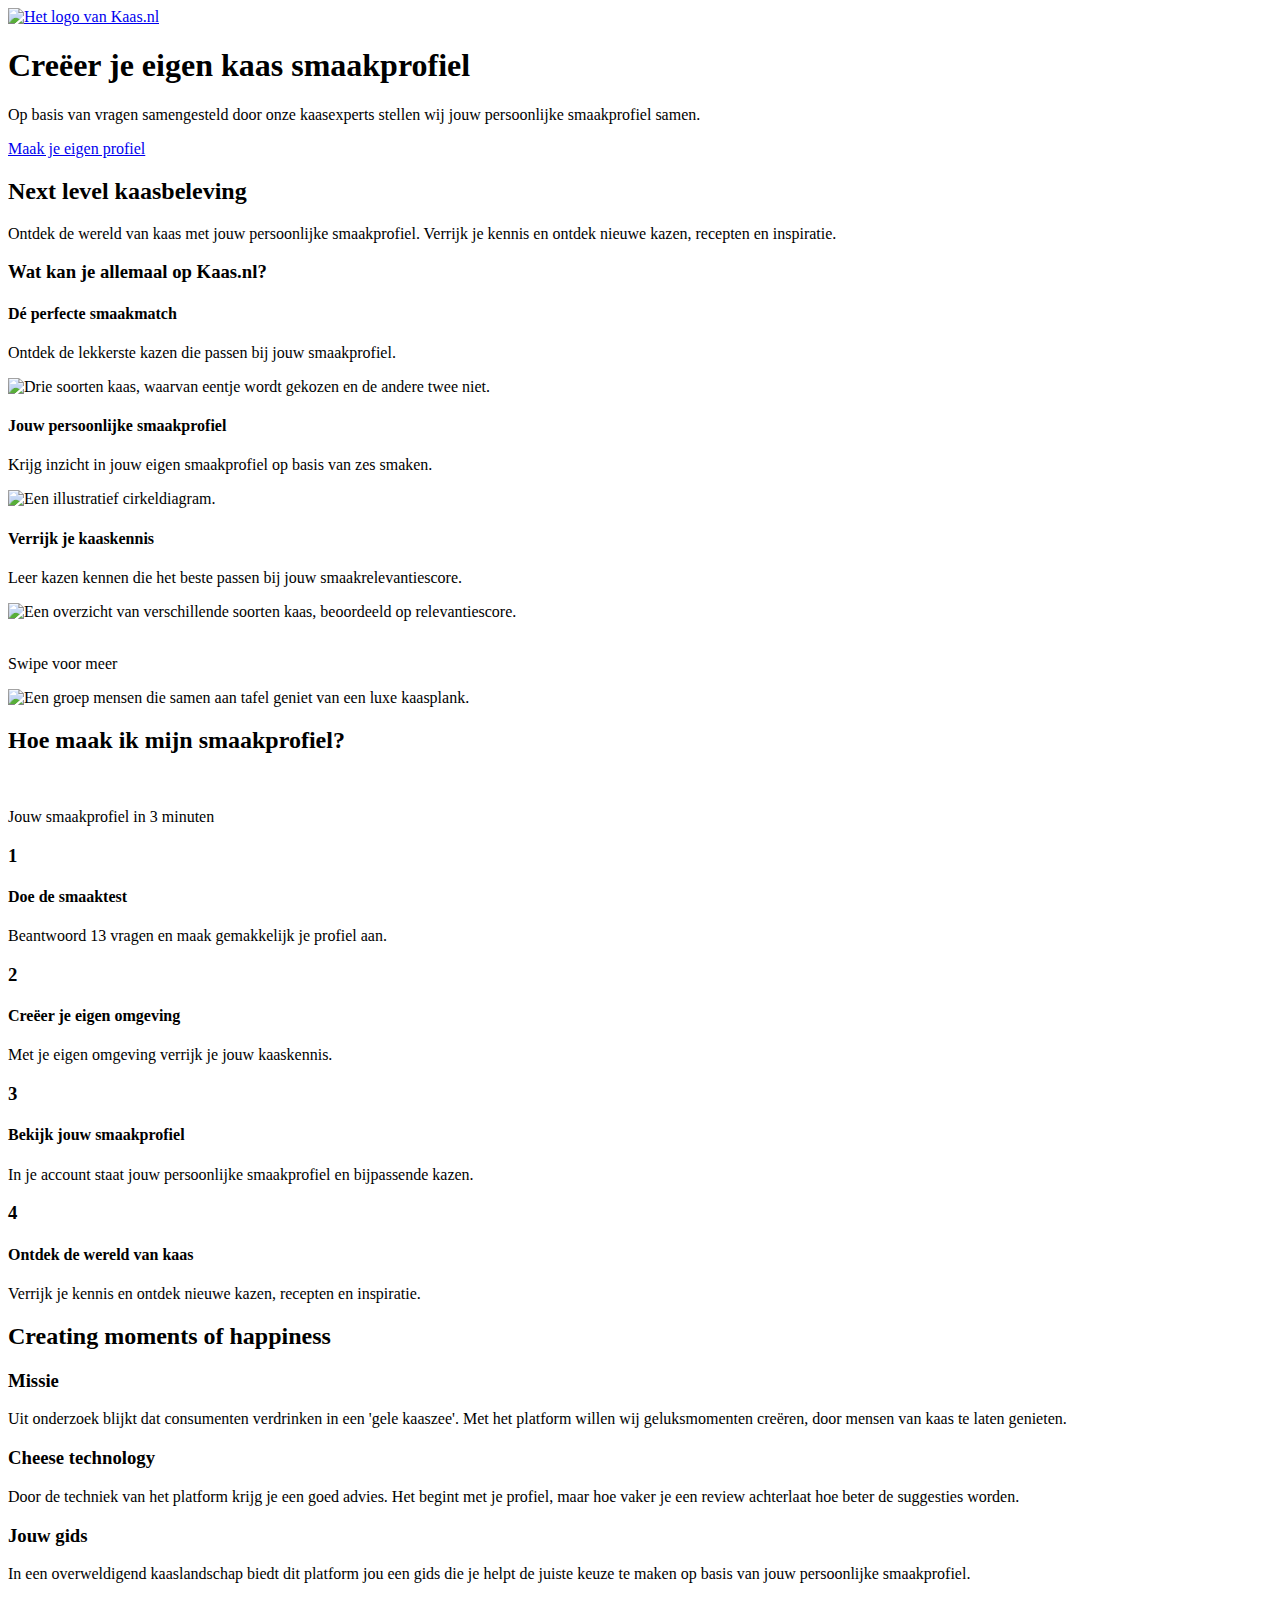
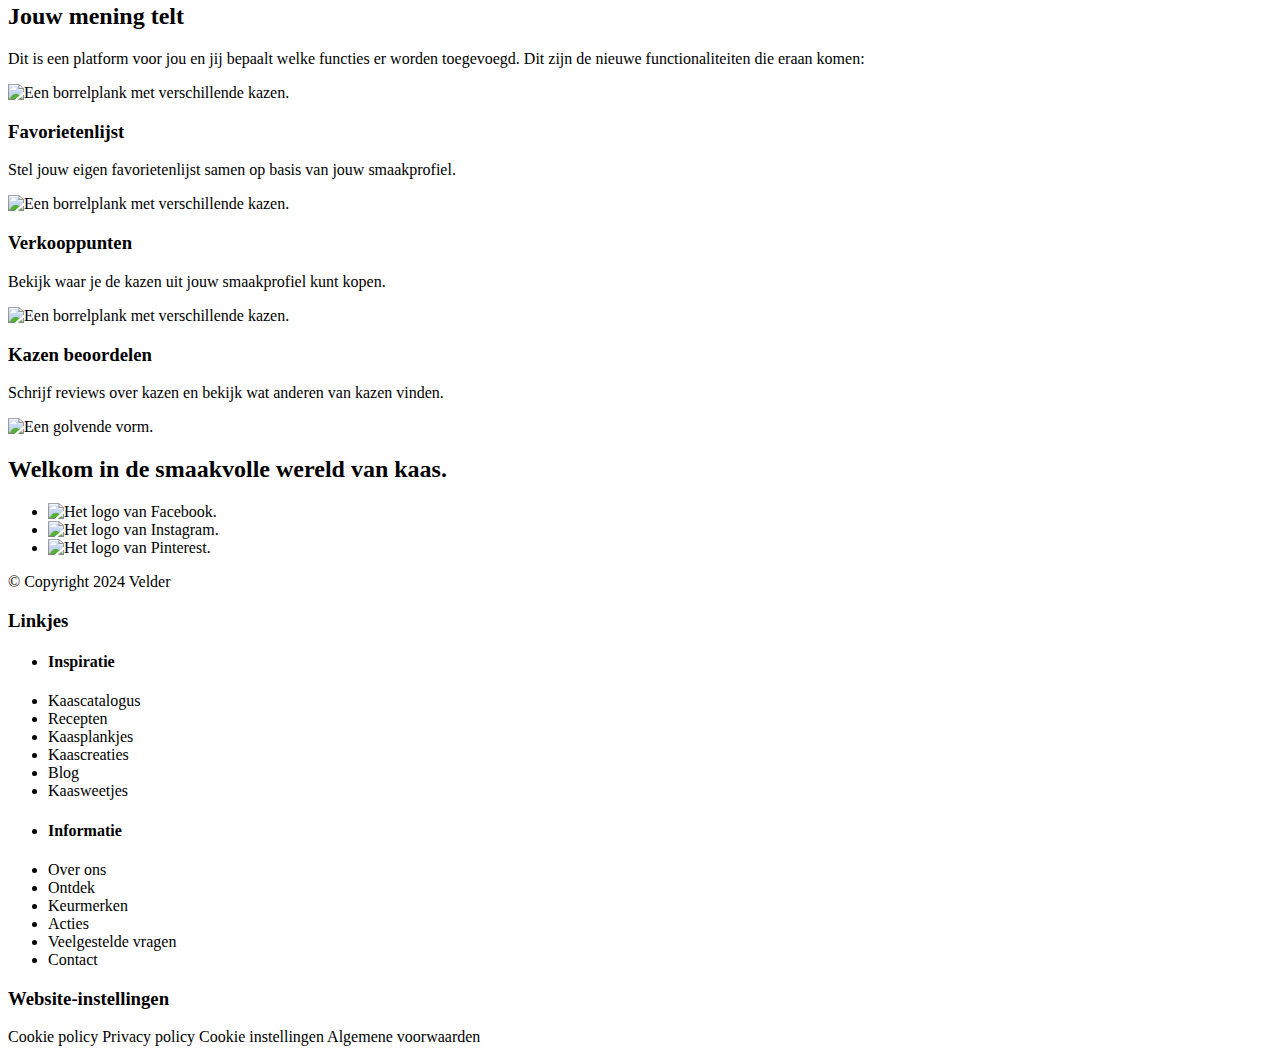
==== commit e5f7e435: "Add files via upload" ====
--- a/kaasprofiel.html
+++ b/kaasprofiel.html
@@ -4,83 +4,85 @@
     <meta charset="UTF-8">
     <meta name="viewport" content="width=device-width, initial-scale=1.0">
     <title>Cheese Wizard - Kaas.nl</title>
-    <link rel="stylesheet" href="style.css">
+    <link rel="stylesheet" href="styles/style.css">
     <link rel="preconnect" href="https://fonts.googleapis.com">
     <link rel="preconnect" href="https://fonts.gstatic.com" crossorigin>
     <link href="https://fonts.googleapis.com/css2?family=Poppins:ital,wght@0,100;0,200;0,300;0,400;0,500;0,600;0,700;0,800;0,900;1,100;1,200;1,300;1,400;1,500;1,600;1,700;1,800;1,900&display=swap" rel="stylesheet">
-    <script src="script.js"></script>
+    <script src="scripts/script.js"></script>
 </head>
 <body>
-    <header class="profielheader">
+    <header class="profielheader" aria-label="Header">
         <nav>
-            <a href="index.html"><img src="images/menu_logo_wit.png" alt="Het logo van Kaas.nl"></a>
+            <a href="index.html" aria-label="Terug naar homepagina"><img src="images/menu_logo_wit.png" alt="Het logo van Kaas.nl"></a>
         </nav>
     </header>
     <main class="profiel">
         <section class="smaakbanner">
             <h1>Creëer je eigen kaas smaakprofiel</h1>
             <p>Op basis van vragen samengesteld door onze kaasexperts stellen wij jouw persoonlijke smaakprofiel samen.</p>
-            <a>Maak je eigen profiel</a>
+            <div class="gecentreerd">
+                <a href="#">Maak je eigen profiel</a>
+            </div>
         </section>
         <section class="kaasbeleving">
             <h2>Next level kaasbeleving</h2>
             <p>Ontdek de wereld van kaas met jouw persoonlijke smaakprofiel. Verrijk je kennis en ontdek nieuwe kazen, recepten en inspiratie.</p>
         </section>
         <section class="gelecaroussel">
+            <h3>Wat kan je allemaal op Kaas.nl?</h3>
             <article>
-                <h3>Dé perfecte smaakmatch</h3>
+                <h4>Dé perfecte smaakmatch</h4>
                 <p>Ontdek de lekkerste kazen die passen bij jouw smaakprofiel.</p>
                 <img src="images/kaaswizard_match.png" alt="Drie soorten kaas, waarvan eentje wordt gekozen en de andere twee niet.">
             </article>
             <article>
-                <h3>Jouw persoonlijke smaakprofiel</h3>
+                <h4>Jouw persoonlijke smaakprofiel</h4>
                 <p>Krijg inzicht in jouw eigen smaakprofiel op basis van zes smaken.</p>
                 <img src="images/kaaswizard_profiel.png" alt="Een illustratief cirkeldiagram.">
             </article>
             <article>
-                <h3>Verrijk je kaaskennis</h3>
+                <h4>Verrijk je kaaskennis</h4>
                 <p>Leer kazen kennen die het beste passen bij jouw smaakrelevantiescore.</p>
                 <img src="images/kaaswizard_kennis.png" alt="Een overzicht van verschillende soorten kaas, beoordeeld op relevantiescore.">
             </article>
         </section>
-        <div class="">
-            <!-- wat is dit???????? -->
-            <img src="images/icon_swipe.png" alt="Een icoontje van een handje, dat aangeeft dat je hier kan swipen.">
+        <div class="handje">
+            <img src="images/icon_swipe.png" alt="" aria-hidden="true">
             <p>Swipe voor meer</p>
         </div>
         <section class="profielinstructie">
             <img src="images/kaasprofiel_banner2.png" alt="Een groep mensen die samen aan tafel geniet van een luxe kaasplank.">
             <h2>Hoe maak ik mijn smaakprofiel?</h2>
             <div>
-                <img src="images/icon_klokje.png" alt="Een icoontje van een klokje.">
+                <img src="images/icon_klokje.png" alt="" aria-hidden="true">
                 <p>Jouw smaakprofiel in 3 minuten</p>
             </div>
-            <article>
+            <article aria-label="Stap 1">
                 <h3>1</h3>
-                 <div>
-                <h4>Doe de smaaktest</h4>
-                <p>Beantwoord 13 vragen en maak gemakkelijk je profiel aan.</p>
+                <div>
+                    <h4>Doe de smaaktest</h4>
+                    <p>Beantwoord 13 vragen en maak gemakkelijk je profiel aan.</p>
                 </div>
             </article>
-            <article>
+            <article aria-label="Stap 2">
                 <h3>2</h3>
                 <div>
-                <h4>Creëer je eigen omgeving</h4>
-                <p>Met je eigen omgeving verrijk je jouw kaaskennis.</p>
+                    <h4>Creëer je eigen omgeving</h4>
+                    <p>Met je eigen omgeving verrijk je jouw kaaskennis.</p>
                 </div>
             </article>
-            <article>
+            <article aria-label="Stap 3">
                 <h3>3</h3>
                 <div>
-                <h4>Bekijk jouw smaakprofiel</h4>
-                <p>In je account staat jouw persoonlijke smaakprofiel en bijpassende kazen.</p>
+                    <h4>Bekijk jouw smaakprofiel</h4>
+                    <p>In je account staat jouw persoonlijke smaakprofiel en bijpassende kazen.</p>
                 </div>
             </article>
-            <article>
+            <article aria-label="Stap 4">
                 <h3>4</h3>
                 <div>
-                <h4>Ontdek de wereld van kaas</h4>
-                <p>Verrijk je kennis en ontdek nieuwe kazen, recepten en inspiratie.</p>
+                    <h4>Ontdek de wereld van kaas</h4>
+                    <p>Verrijk je kennis en ontdek nieuwe kazen, recepten en inspiratie.</p>
                 </div>
             </article>
         </section>
@@ -104,7 +106,7 @@
         <section class="mening">
             <h2>Jouw mening telt</h2>
             <p>Dit is een platform voor jou en jij bepaalt welke functies er worden toegevoegd. Dit zijn de nieuwe functionaliteiten die eraan komen:</p>
-            <div>
+            <div class="gecentreerd">
                 <article>
                     <img src="images/mening_lijst.png" alt="Een borrelplank met verschillende kazen.">
                     <div>
@@ -130,50 +132,42 @@
         </section>            
     </main>
     <footer>
+        <img src="images/footervawe.svg" alt="Een golvende vorm." aria-hidden="true">
         <h2>Welkom in de smaakvolle wereld van kaas.</h2>
-        <ul>
-            <a><img src="images/icon_facebook.png" alt="Het logo van Facebook."></a>
-            <a><img src="images/icon_insta.png" alt="Het logo van Instagram."></a>
-            <a><img src="images/icon_pinterest.png" alt="Het logo van Pinterest."></a>
+        <ul class="gecentreerd" aria-label="Sociale Media-links">
+            <li><a aria-label="Facebookpagina openen"><img src="images/icon_facebook.png" alt="Het logo van Facebook."></a></li>
+            <li><a aria-label="Instagrampagina openen"><img src="images/icon_insta.png" alt="Het logo van Instagram."></a></li>
+            <li><a aria-label="Pinterestpagina openen"><img src="images/icon_pinterest.png" alt="Het logo van Pinterest."></a></li>
         </ul>
         <p>© Copyright 2024 Velder</p>
-        <section>
+        <section class="gecentreerd" aria-label="Relevante links">
+            <h3>Linkjes</h3>
             <ul>
-                <h3>Inspiratie</h3>
-                <a>Kaascatalogus</a>
-                <a>Recepten</a>
-                <a>Kaasplankjes</a>
-                <a>Kaascreaties</a>
-                <a>Blog</a>
-                <a>Kaasweetjes</a>
+                <li><h4>Inspiratie</h4></li>
+                <li><a>Kaascatalogus</a></li>
+                <li><a>Recepten</a></li>
+                <li><a>Kaasplankjes</a></li>
+                <li><a>Kaascreaties</a></li>
+                <li><a>Blog</a></li>
+                <li><a>Kaasweetjes</a></li>
             </ul>
             <ul>
-                <h3>Informatie</h3>
-                <a>Over ons</a>
-                <a>Ontdek</a>
-                <a>Keurmerken</a>
-                <a>Acties</a>
-                <a>Veelgestelde vragen</a>
-                <a>Contact</a>  
+                <li><h4>Informatie</h4></li>
+                <li><a>Over ons</a></li>
+                <li><a>Ontdek</a></li>
+                <li><a>Keurmerken</a></li>
+                <li><a>Acties</a></li>
+                <li><a>Veelgestelde vragen</a></li>
+                <li><a>Contact</a></li>
             </ul>
-            <!-- VERDWIJNT OP MOBILE!
-                 <ul>
-                <h3>Segmenten</h3>
-                <a>Verse kaas</a>
-                <a>Goudse kaas</a>
-                <a>Boerenkaas</a>
-                <a>Geitenkaas</a>
-                <a>Hollandse kazen</a>
-            </ul> -->
         </section>
         <section>
+            <h3>Website-instellingen</h3>
             <a>Cookie policy</a>
             <a>Privacy policy</a>
             <a>Cookie instellingen</a>
             <a>Algemene voorwaarden</a>          
-            <!-- <p>Website door:</p>
-            <a>MBU</a> -->
         </section>
-    </footer>
-</body>
-</html>+      </footer>
+    </body>
+  </html>